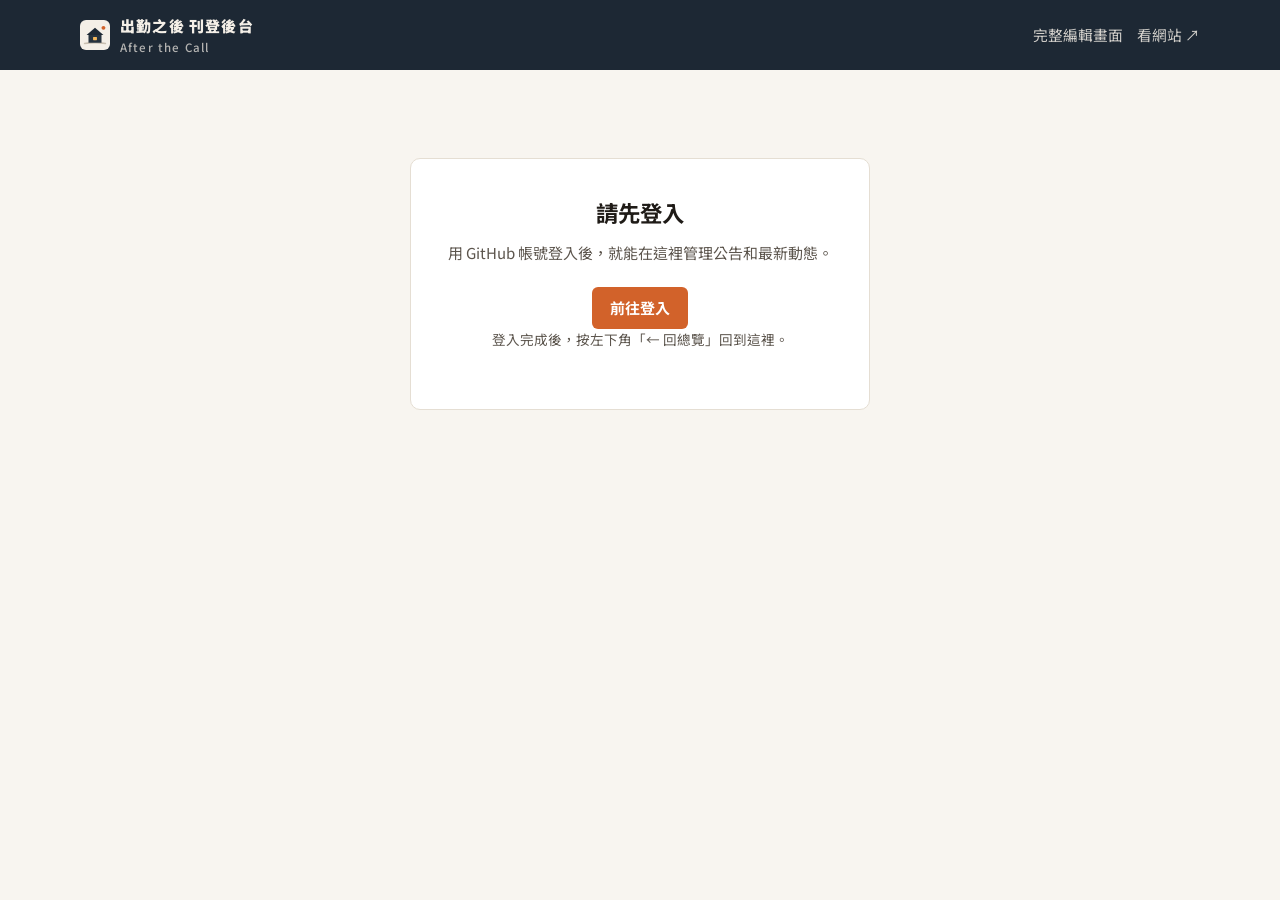
==== admin/index.html @ 0e210ec5 "後台入口改成總覽頁：清單上直接切換草稿／上架／下架、置頂、刪除 - admin/ 是新的總覽頁，沿用編輯畫面的 GitHub 登入 - 原本的 Sveltia 編輯畫面移到 admin/editor/" ====
<!doctype html>
<html lang="zh-Hant">
<head>
<meta charset="utf-8">
<meta name="viewport" content="width=device-width, initial-scale=1">
<meta name="robots" content="noindex">
<title>刊登後台｜出勤之後</title>
<link rel="icon" href="logo.svg">
<link rel="preconnect" href="https://fonts.googleapis.com">
<link rel="preconnect" href="https://fonts.gstatic.com" crossorigin>
<link rel="stylesheet" href="https://fonts.googleapis.com/css2?family=Noto+Sans+TC:wght@400;500;700;900&display=swap">
<style>
/* 刊登後台總覽：所有公告與動態一覽，直接切換狀態與置頂。顏色沿用網站。 */
:root{--bg:#F8F5F0;--surface:#fff;--ink:#1F1B17;--sub:#5C554D;--mute:#8C847A;--line:#E5DED3;--accent:#D2622A;--deep:#1D2834;
  --ok:#2F7D4F;--ok-bg:#E4F2E9;--draft:#8A6D1F;--draft-bg:#FBF1D6;--off:#6B645C;--off-bg:#ECE7E0;--danger:#B3261E;
  --font:"Noto Sans TC","PingFang TC","Microsoft JhengHei",system-ui,sans-serif;color-scheme:light}
*{box-sizing:border-box}
body{margin:0;background:var(--bg);color:var(--ink);font:15px/1.6 var(--font);-webkit-font-smoothing:antialiased}
a{color:inherit}
button{font:inherit;color:inherit;cursor:pointer}
.top{background:var(--deep);color:#F4EFE7}
.top .in{max-width:1160px;margin:0 auto;padding:14px 20px;display:flex;align-items:center;gap:14px;flex-wrap:wrap}
.top .brand{display:flex;align-items:center;gap:10px;text-decoration:none;font-weight:900;letter-spacing:.08em}
.top .brand img{width:30px;height:30px;background:#F4EFE7;border-radius:6px;padding:2px}
.top .brand small{display:block;font-weight:500;letter-spacing:.1em;font-size:.72rem;opacity:.7}
.top .sp{flex:1}
.top a.link{color:#F4EFE7;opacity:.85;text-decoration:none;font-size:.92rem}
.top a.link:hover{opacity:1;text-decoration:underline}
.top .who{font-size:.85rem;opacity:.7}
main{max-width:1160px;margin:0 auto;padding:28px 20px 80px}
.tabs{display:flex;gap:6px;border-bottom:1.5px solid var(--ink)}
.tabs button{border:0;background:none;padding:10px 18px;font-weight:700;font-size:1.05rem;color:var(--mute);border-bottom:3px solid transparent;margin-bottom:-1.5px}
.tabs button[aria-selected="true"]{color:var(--ink);border-bottom-color:var(--accent)}
.bar{display:flex;align-items:center;gap:10px;flex-wrap:wrap;margin:20px 0 12px}
.chips{display:flex;gap:6px;flex-wrap:wrap}
.chips button{border:1px solid var(--line);background:var(--surface);border-radius:999px;padding:5px 14px;font-size:.9rem}
.chips button[aria-pressed="true"]{background:var(--ink);color:#fff;border-color:var(--ink)}
.chips b{font-weight:500;opacity:.6;margin-left:4px}
.search{flex:1;min-width:180px;max-width:320px;border:1px solid var(--line);border-radius:6px;padding:7px 12px;font:inherit;background:var(--surface)}
.btn{display:inline-flex;align-items:center;gap:6px;border:0;border-radius:6px;padding:9px 18px;font-weight:700;text-decoration:none;white-space:nowrap}
.btn.primary{background:var(--accent);color:#fff}
.btn.primary:hover{filter:brightness(1.07)}
.btn.ghost{background:var(--surface);box-shadow:inset 0 0 0 1px var(--line)}
.list{background:var(--surface);border:1px solid var(--line);border-radius:8px;overflow:hidden}
.row{display:grid;grid-template-columns:minmax(0,1fr) auto 6.2em 10.5em;gap:10px 18px;align-items:center;padding:14px 18px;border-top:1px solid var(--line)}
.row:first-child{border-top:0}
.row.busy{opacity:.55;pointer-events:none}
.row .t{font-weight:700;font-size:1rem;line-height:1.45;overflow-wrap:anywhere}
.row .meta{font-size:.82rem;color:var(--mute);margin-top:2px;display:flex;gap:10px;flex-wrap:wrap}
.row .meta .type{color:var(--sub)}
.seg{display:inline-flex;border:1px solid var(--line);border-radius:7px;overflow:hidden;background:var(--bg)}
.seg button{border:0;background:none;padding:6px 13px;font-size:.88rem;font-weight:500;color:var(--sub)}
.seg button+button{border-left:1px solid var(--line)}
.seg button[aria-pressed="true"][data-s="草稿"]{background:var(--draft-bg);color:var(--draft);font-weight:700}
.seg button[aria-pressed="true"][data-s="上架"]{background:var(--ok-bg);color:var(--ok);font-weight:700}
.seg button[aria-pressed="true"][data-s="下架"]{background:var(--off-bg);color:var(--off);font-weight:700}
.pin{display:inline-flex;align-items:center;justify-content:center;width:100%;gap:6px;border:1px solid var(--line);background:var(--bg);border-radius:7px;padding:6px 12px;font-size:.88rem;color:var(--sub)}
.pin[aria-pressed="true"]{background:var(--accent);border-color:var(--accent);color:#fff;font-weight:700}
.acts{display:flex;gap:2px;justify-content:flex-end}
.acts a,.acts button{white-space:nowrap;border:0;background:none;padding:6px 10px;border-radius:6px;font-size:.88rem;color:var(--sub);text-decoration:none}
.acts a:hover,.acts button:hover{background:var(--bg);color:var(--ink)}
.acts .del.confirm{background:var(--danger);color:#fff}
.empty,.note{padding:40px 20px;text-align:center;color:var(--sub)}
.note.err{color:var(--danger)}
.gate{max-width:460px;margin:60px auto;background:var(--surface);border:1px solid var(--line);border-radius:10px;padding:36px 32px;text-align:center}
.gate h1{font-size:1.4rem;margin:0 0 10px}
.gate p{color:var(--sub);margin:0 0 22px}
.toast{position:fixed;left:50%;bottom:24px;transform:translate(-50%,20px);opacity:0;background:var(--deep);color:#fff;padding:11px 20px;border-radius:8px;font-size:.92rem;transition:.25s;pointer-events:none;max-width:calc(100% - 32px)}
.toast.show{opacity:1;transform:translate(-50%,0)}
.toast.err{background:var(--danger)}
.hint{font-size:.85rem;color:var(--mute);margin-top:14px}
@media (max-width:820px){
  .row{grid-template-columns:auto auto minmax(0,1fr)}
  .pin{width:auto}
  .row .main{grid-column:1 / -1}
  .acts{justify-content:flex-end}
}
@media (max-width:480px){.seg button{padding:6px 9px}.row{padding:14px;gap:10px}.pin{padding:6px 9px}.acts a,.acts button{padding:6px 6px}}
</style>
</head>
<body>
<header class="top"><div class="in">
  <a class="brand" href="./"><img src="logo.svg" alt=""><span>出勤之後 刊登後台<small>After the Call</small></span></a>
  <span class="sp"></span>
  <span class="who" id="who"></span>
  <a class="link" href="editor/">完整編輯畫面</a>
  <a class="link" href="../" target="_blank" rel="noopener">看網站 ↗</a>
</div></header>

<main id="app"><p class="note">載入中…</p></main>
<div class="toast" id="toast" role="status" aria-live="polite"></div>

<script>
(function(){
  const REPO='after-the-call/after-the-call', BRANCH='main', API='https://api.github.com';
  const KINDS={
    notices:{label:'公告',dir:'content/notices',coll:'notices',pin:true},
    updates:{label:'最新動態',dir:'content/updates',coll:'updates',pin:false}
  };
  const STATUSES=['草稿','上架','下架'];
  const $=s=>document.querySelector(s);
  const esc=s=>String(s==null?'':s).replace(/[&<>"]/g,c=>({'&':'&amp;','<':'&lt;','>':'&gt;','"':'&quot;'}[c]));
  const app=$('#app');

  /* 登入資訊沿用編輯畫面（Sveltia CMS）存在這個瀏覽器的登入狀態 */
  function user(){try{return JSON.parse(localStorage.getItem('sveltia-cms.user')||'null')}catch(e){return null}}
  function token(){const u=user();return u&&u.token}
  function gate(msg){
    app.innerHTML=`<div class="gate"><h1>請先登入</h1><p>${esc(msg||'用 GitHub 帳號登入後，就能在這裡管理公告和最新動態。')}</p>
      <a class="btn primary" href="editor/">前往登入</a><p class="hint">登入完成後，按左下角「← 回總覽」回到這裡。</p></div>`;
  }

  let toastT;
  function toast(t,err){const el=$('#toast');el.textContent=t;el.className='toast show'+(err?' err':'');clearTimeout(toastT);toastT=setTimeout(()=>el.className='toast'+(err?' err':''),err?6000:3200)}

  async function gh(path,opt={}){
    const r=await fetch(API+path,Object.assign({},opt,{headers:Object.assign({'Accept':'application/vnd.github+json','Authorization':'Bearer '+token(),'X-GitHub-Api-Version':'2022-11-28'},opt.headers||{})}));
    if(r.status===401){gate('登入已過期，請重新登入一次。');throw new Error('401')}
    if(!r.ok){const e=new Error('GitHub '+r.status);e.status=r.status;throw e}
    return r.status===204?null:r.json();
  }
  const b64dec=b=>new TextDecoder().decode(Uint8Array.from(atob(b.replace(/\s/g,'')),c=>c.charCodeAt(0)));
  const b64enc=s=>{const bytes=new TextEncoder().encode(s);let bin='';bytes.forEach(x=>bin+=String.fromCharCode(x));return btoa(bin)};

  async function loadKind(k){
    const dir=KINDS[k].dir;let files=[];
    try{files=await gh(`/repos/${REPO}/contents/${dir}?ref=${BRANCH}&t=${Date.now()}`)}catch(e){if(e.status===404)return [];throw e}
    files=files.filter(f=>f.type==='file'&&f.name.endsWith('.json'));
    const items=await Promise.all(files.map(async f=>{
      const d=await gh(`/repos/${REPO}/contents/${f.path}?ref=${BRANCH}&t=${Date.now()}`);
      let data={};try{data=JSON.parse(b64dec(d.content))}catch(e){}
      return {id:f.name.replace(/\.json$/,''),path:f.path,sha:d.sha,data};
    }));
    return items.sort((a,b)=>String(b.data.date||'').localeCompare(String(a.data.date||''))||String(a.data.title||'').localeCompare(String(b.data.title||'')));
  }

  const state={kind:'notices',filter:'全部',q:'',items:{}};
  try{const s=sessionStorage.getItem('atc-admin-kind');if(KINDS[s])state.kind=s}catch(e){}

  function render(){
    const K=KINDS[state.kind],all=state.items[state.kind]||[];
    const count=s=>all.filter(i=>(i.data.status||'草稿')===s).length;
    const q=state.q.trim().toLowerCase();
    const list=all.filter(i=>(state.filter==='全部'||(i.data.status||'草稿')===state.filter)&&(!q||String(i.data.title||'').toLowerCase().includes(q)));
    app.innerHTML=`<div class="tabs" role="tablist">${Object.entries(KINDS).map(([k,v])=>`<button role="tab" data-kind="${k}" aria-selected="${k===state.kind}">${v.label}</button>`).join('')}</div>
      <div class="bar">
        <div class="chips">${['全部',...STATUSES].map(s=>`<button data-filter="${s}" aria-pressed="${s===state.filter}">${s==='全部'?'全部':s==='上架'?'上架中':s==='下架'?'已下架':'草稿'}<b>${s==='全部'?all.length:count(s)}</b></button>`).join('')}</div>
        <input class="search" type="search" placeholder="搜尋標題" value="${esc(state.q)}" aria-label="搜尋標題">
        <span style="flex:1"></span>
        <a class="btn primary" href="editor/#/collections/${K.coll}/new">＋ 新增${K.label}</a>
      </div>
      <div class="list">${list.length?list.map(row).join(''):`<p class="empty">${all.length?'沒有符合的項目。':'還沒有任何'+K.label+'，按右上角「新增」開始。'}</p>`}</div>
      <p class="hint">在這裡切換狀態或置頂會馬上存檔，網站約 1 到 2 分鐘後更新。只有「上架」的會出現在網站上。要改標題、內容、照片或連結，按「編輯」。</p>`;
    const s=app.querySelector('.search');s.oninput=()=>{state.q=s.value;const pos=s.selectionStart;render();const n=app.querySelector('.search');n.focus();n.setSelectionRange(pos,pos)};
  }
  function row(i){
    const K=KINDS[state.kind],d=i.data,st=d.status||'草稿';
    const date=d.date_text||d.date||'';
    return `<div class="row" data-id="${esc(i.id)}">
      <div class="main"><div class="t">${esc(d.title||'（沒有標題）')}</div>
        <div class="meta">${date?`<span>${esc(date)}</span>`:''}${(d.type||d.tag)?`<span class="type">${esc(d.type||d.tag)}</span>`:''}</div></div>
      <div class="seg" role="group" aria-label="狀態">${STATUSES.map(s=>`<button data-act="status" data-s="${s}" aria-pressed="${s===st}">${s}</button>`).join('')}</div>
      ${K.pin?`<button class="pin" data-act="pin" aria-pressed="${!!d.pinned}">${d.pinned?'已置頂':'置頂'}</button>`:'<span></span>'}
      <div class="acts"><a href="editor/#/collections/${K.coll}/entries/${encodeURIComponent(i.id)}">編輯</a>
        ${st!=='上架'&&state.kind==='notices'?`<a href="../notice.html?preview#${encodeURIComponent(i.id)}" target="_blank" rel="noopener">預覽</a>`:''}
        <button class="del" data-act="del">刪除</button></div>
    </div>`;
  }

  async function save(item,patch,msg){
    const data=Object.assign({},item.data,patch);
    const body=JSON.stringify(data,null,2)+'\n';
    const put=sha=>gh(`/repos/${REPO}/contents/${item.path}`,{method:'PUT',body:JSON.stringify({message:msg,content:b64enc(body),sha,branch:BRANCH})});
    let r;
    try{r=await put(item.sha)}catch(e){
      if(e.status!==409&&e.status!==422)throw e;
      /* 別人剛好也改了這個檔：拿最新版，只套用這次的變更 */
      const cur=await gh(`/repos/${REPO}/contents/${item.path}?ref=${BRANCH}&t=${Date.now()}`);
      item.data=JSON.parse(b64dec(cur.content));item.sha=cur.sha;return save(item,patch,msg);
    }
    item.data=data;item.sha=r.content.sha;
  }

  app.addEventListener('click',async e=>{
    const tab=e.target.closest('[data-kind]');if(tab){state.kind=tab.dataset.kind;state.filter='全部';state.q='';try{sessionStorage.setItem('atc-admin-kind',state.kind)}catch(x){}render();return}
    const f=e.target.closest('[data-filter]');if(f){state.filter=f.dataset.filter;render();return}
    const b=e.target.closest('[data-act]');if(!b)return;
    const r=b.closest('.row'),items=state.items[state.kind],item=items.find(x=>x.id===r.dataset.id);if(!item)return;
    const title=item.data.title||'';
    if(b.dataset.act==='del'){
      if(!b.classList.contains('confirm')){b.classList.add('confirm');b.textContent='確定刪除？';setTimeout(()=>{if(b.isConnected){b.classList.remove('confirm');b.textContent='刪除'}},4000);return}
      r.classList.add('busy');
      try{await gh(`/repos/${REPO}/contents/${item.path}`,{method:'DELETE',body:JSON.stringify({message:`刪除${KINDS[state.kind].label}「${title}」`,sha:item.sha,branch:BRANCH})});
        state.items[state.kind]=items.filter(x=>x!==item);render();toast(`已刪除「${title}」`)}
      catch(err){r.classList.remove('busy');if(err.message!=='401')toast('刪除失敗，請重新整理再試一次。',true)}
      return;
    }
    let patch,msg,done;
    if(b.dataset.act==='status'){const s=b.dataset.s;if((item.data.status||'草稿')===s)return;patch={status:s};msg=`將${KINDS[state.kind].label}「${title}」設為${s}`;done=s==='上架'?`已上架，網站約 1 到 2 分鐘後出現`:s==='下架'?'已下架，網站約 1 到 2 分鐘後收起':'已改回草稿'}
    else if(b.dataset.act==='pin'){const p=!item.data.pinned;patch={pinned:p};msg=`${p?'置頂':'取消置頂'}公告「${title}」`;done=p?'已置頂':'已取消置頂'}
    r.classList.add('busy');
    try{await save(item,patch,msg);render();toast(done)}
    catch(err){r.classList.remove('busy');if(err.message!=='401')toast('儲存失敗，請重新整理再試一次。',true)}
  });

  async function start(){
    const u=user();
    if(!token()){gate();return}
    $('#who').textContent=u.login?('已登入：'+u.login):'';
    try{
      const [n,up]=await Promise.all([loadKind('notices'),loadKind('updates')]);
      state.items={notices:n,updates:up};render();
    }catch(e){if(e.message!=='401')app.innerHTML='<p class="note err">讀取資料失敗。請重新整理；如果一直失敗，請到「完整編輯畫面」重新登入。</p>'}
  }
  start();
  /* 在別的分頁登入或登出時，自動重新載入 */
  window.addEventListener('storage',e=>{if(e.key==='sveltia-cms.user')start()});
})();
</script>
</body>
</html>
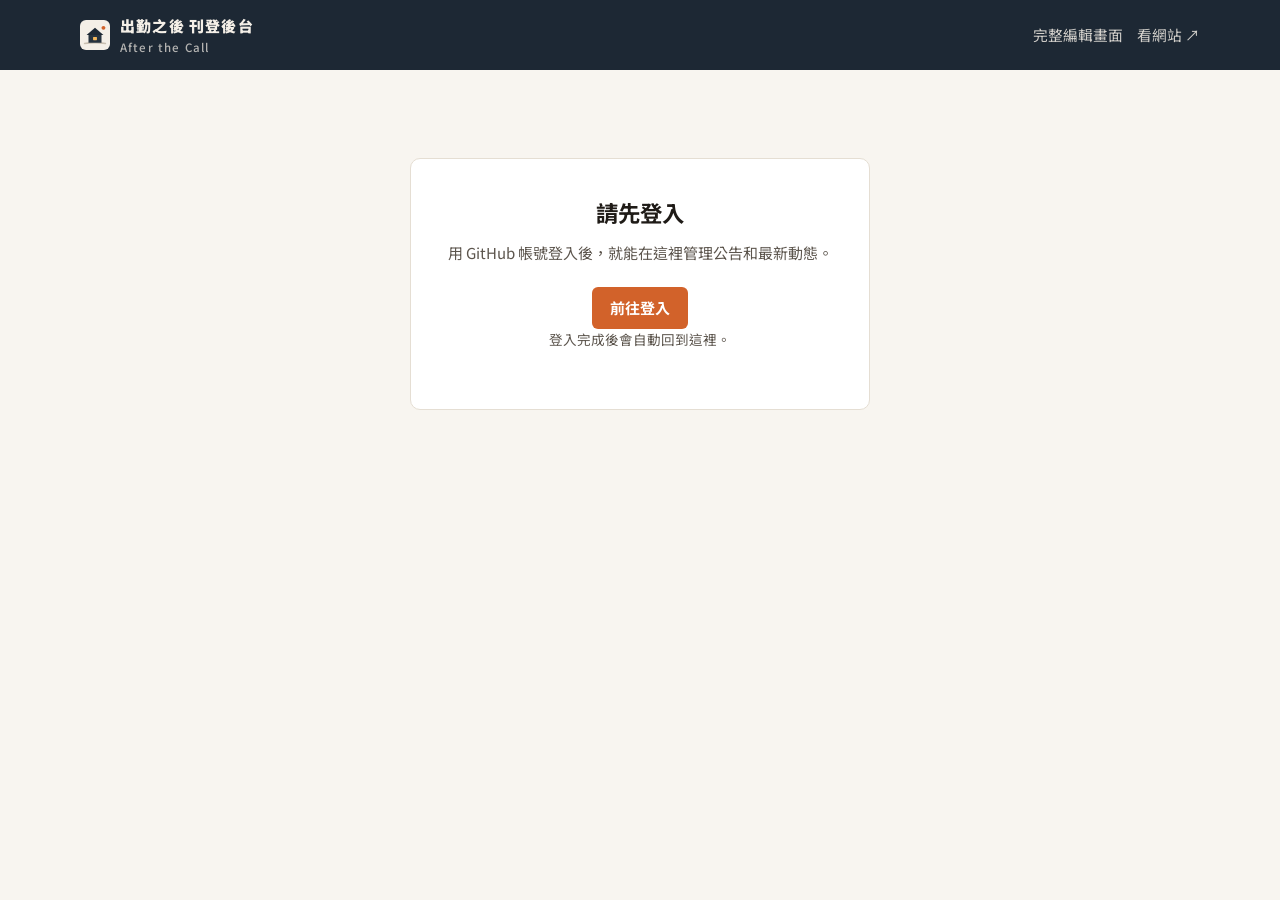
==== commit 6e44e78b: "後台：登入完成後自動回到總覽 Co-Authored-By: Claude Opus 5.5 <noreply@anthropic.com> Claude-Session: https://claud" ====
--- a/admin/index.html
+++ b/admin/index.html
@@ -9,80 +9,14 @@
 <link rel="preconnect" href="https://fonts.googleapis.com">
 <link rel="preconnect" href="https://fonts.gstatic.com" crossorigin>
 <link rel="stylesheet" href="https://fonts.googleapis.com/css2?family=Noto+Sans+TC:wght@400;500;700;900&display=swap">
-<style>
-/* 刊登後台總覽：所有公告與動態一覽，直接切換狀態與置頂。顏色沿用網站。 */
-:root{--bg:#F8F5F0;--surface:#fff;--ink:#1F1B17;--sub:#5C554D;--mute:#8C847A;--line:#E5DED3;--accent:#D2622A;--deep:#1D2834;
-  --ok:#2F7D4F;--ok-bg:#E4F2E9;--draft:#8A6D1F;--draft-bg:#FBF1D6;--off:#6B645C;--off-bg:#ECE7E0;--danger:#B3261E;
-  --font:"Noto Sans TC","PingFang TC","Microsoft JhengHei",system-ui,sans-serif;color-scheme:light}
-*{box-sizing:border-box}
-body{margin:0;background:var(--bg);color:var(--ink);font:15px/1.6 var(--font);-webkit-font-smoothing:antialiased}
-a{color:inherit}
-button{font:inherit;color:inherit;cursor:pointer}
-.top{background:var(--deep);color:#F4EFE7}
-.top .in{max-width:1160px;margin:0 auto;padding:14px 20px;display:flex;align-items:center;gap:14px;flex-wrap:wrap}
-.top .brand{display:flex;align-items:center;gap:10px;text-decoration:none;font-weight:900;letter-spacing:.08em}
-.top .brand img{width:30px;height:30px;background:#F4EFE7;border-radius:6px;padding:2px}
-.top .brand small{display:block;font-weight:500;letter-spacing:.1em;font-size:.72rem;opacity:.7}
-.top .sp{flex:1}
-.top a.link{color:#F4EFE7;opacity:.85;text-decoration:none;font-size:.92rem}
-.top a.link:hover{opacity:1;text-decoration:underline}
-.top .who{font-size:.85rem;opacity:.7}
-main{max-width:1160px;margin:0 auto;padding:28px 20px 80px}
-.tabs{display:flex;gap:6px;border-bottom:1.5px solid var(--ink)}
-.tabs button{border:0;background:none;padding:10px 18px;font-weight:700;font-size:1.05rem;color:var(--mute);border-bottom:3px solid transparent;margin-bottom:-1.5px}
-.tabs button[aria-selected="true"]{color:var(--ink);border-bottom-color:var(--accent)}
-.bar{display:flex;align-items:center;gap:10px;flex-wrap:wrap;margin:20px 0 12px}
-.chips{display:flex;gap:6px;flex-wrap:wrap}
-.chips button{border:1px solid var(--line);background:var(--surface);border-radius:999px;padding:5px 14px;font-size:.9rem}
-.chips button[aria-pressed="true"]{background:var(--ink);color:#fff;border-color:var(--ink)}
-.chips b{font-weight:500;opacity:.6;margin-left:4px}
-.search{flex:1;min-width:180px;max-width:320px;border:1px solid var(--line);border-radius:6px;padding:7px 12px;font:inherit;background:var(--surface)}
-.btn{display:inline-flex;align-items:center;gap:6px;border:0;border-radius:6px;padding:9px 18px;font-weight:700;text-decoration:none;white-space:nowrap}
-.btn.primary{background:var(--accent);color:#fff}
-.btn.primary:hover{filter:brightness(1.07)}
-.btn.ghost{background:var(--surface);box-shadow:inset 0 0 0 1px var(--line)}
-.list{background:var(--surface);border:1px solid var(--line);border-radius:8px;overflow:hidden}
-.row{display:grid;grid-template-columns:minmax(0,1fr) auto 6.2em 10.5em;gap:10px 18px;align-items:center;padding:14px 18px;border-top:1px solid var(--line)}
-.row:first-child{border-top:0}
-.row.busy{opacity:.55;pointer-events:none}
-.row .t{font-weight:700;font-size:1rem;line-height:1.45;overflow-wrap:anywhere}
-.row .meta{font-size:.82rem;color:var(--mute);margin-top:2px;display:flex;gap:10px;flex-wrap:wrap}
-.row .meta .type{color:var(--sub)}
-.seg{display:inline-flex;border:1px solid var(--line);border-radius:7px;overflow:hidden;background:var(--bg)}
-.seg button{border:0;background:none;padding:6px 13px;font-size:.88rem;font-weight:500;color:var(--sub)}
-.seg button+button{border-left:1px solid var(--line)}
-.seg button[aria-pressed="true"][data-s="草稿"]{background:var(--draft-bg);color:var(--draft);font-weight:700}
-.seg button[aria-pressed="true"][data-s="上架"]{background:var(--ok-bg);color:var(--ok);font-weight:700}
-.seg button[aria-pressed="true"][data-s="下架"]{background:var(--off-bg);color:var(--off);font-weight:700}
-.pin{display:inline-flex;align-items:center;justify-content:center;width:100%;gap:6px;border:1px solid var(--line);background:var(--bg);border-radius:7px;padding:6px 12px;font-size:.88rem;color:var(--sub)}
-.pin[aria-pressed="true"]{background:var(--accent);border-color:var(--accent);color:#fff;font-weight:700}
-.acts{display:flex;gap:2px;justify-content:flex-end}
-.acts a,.acts button{white-space:nowrap;border:0;background:none;padding:6px 10px;border-radius:6px;font-size:.88rem;color:var(--sub);text-decoration:none}
-.acts a:hover,.acts button:hover{background:var(--bg);color:var(--ink)}
-.acts .del.confirm{background:var(--danger);color:#fff}
-.empty,.note{padding:40px 20px;text-align:center;color:var(--sub)}
-.note.err{color:var(--danger)}
-.gate{max-width:460px;margin:60px auto;background:var(--surface);border:1px solid var(--line);border-radius:10px;padding:36px 32px;text-align:center}
-.gate h1{font-size:1.4rem;margin:0 0 10px}
-.gate p{color:var(--sub);margin:0 0 22px}
-.toast{position:fixed;left:50%;bottom:24px;transform:translate(-50%,20px);opacity:0;background:var(--deep);color:#fff;padding:11px 20px;border-radius:8px;font-size:.92rem;transition:.25s;pointer-events:none;max-width:calc(100% - 32px)}
-.toast.show{opacity:1;transform:translate(-50%,0)}
-.toast.err{background:var(--danger)}
-.hint{font-size:.85rem;color:var(--mute);margin-top:14px}
-@media (max-width:820px){
-  .row{grid-template-columns:auto auto minmax(0,1fr)}
-  .pin{width:auto}
-  .row .main{grid-column:1 / -1}
-  .acts{justify-content:flex-end}
-}
-@media (max-width:480px){.seg button{padding:6px 9px}.row{padding:14px;gap:10px}.pin{padding:6px 9px}.acts a,.acts button{padding:6px 6px}}
-</style>
+<link rel="stylesheet" href="admin.css?v=2">
 </head>
 <body>
 <header class="top"><div class="in">
   <a class="brand" href="./"><img src="logo.svg" alt=""><span>出勤之後 刊登後台<small>After the Call</small></span></a>
   <span class="sp"></span>
   <span class="who" id="who"></span>
+  <button type="button" class="logout" id="logout" hidden>登出</button>
   <a class="link" href="editor/">完整編輯畫面</a>
   <a class="link" href="../" target="_blank" rel="noopener">看網站 ↗</a>
 </div></header>
@@ -107,7 +41,7 @@
   function token(){const u=user();return u&&u.token}
   function gate(msg){
     app.innerHTML=`<div class="gate"><h1>請先登入</h1><p>${esc(msg||'用 GitHub 帳號登入後，就能在這裡管理公告和最新動態。')}</p>
-      <a class="btn primary" href="editor/">前往登入</a><p class="hint">登入完成後，按左下角「← 回總覽」回到這裡。</p></div>`;
+      <a class="btn primary" href="editor/?back=${encodeURIComponent(location.pathname+location.search.replace(/[?&]loggedout=1/,'')+location.hash)}">前往登入</a><p class="hint">登入完成後會自動回到這裡。</p></div>`;
   }
 
   let toastT;
@@ -147,7 +81,7 @@
         <div class="chips">${['全部',...STATUSES].map(s=>`<button data-filter="${s}" aria-pressed="${s===state.filter}">${s==='全部'?'全部':s==='上架'?'上架中':s==='下架'?'已下架':'草稿'}<b>${s==='全部'?all.length:count(s)}</b></button>`).join('')}</div>
         <input class="search" type="search" placeholder="搜尋標題" value="${esc(state.q)}" aria-label="搜尋標題">
         <span style="flex:1"></span>
-        <a class="btn primary" href="editor/#/collections/${K.coll}/new">＋ 新增${K.label}</a>
+        <a class="btn primary" href="edit.html?kind=${state.kind}">＋ 新增${K.label}</a>
       </div>
       <div class="list">${list.length?list.map(row).join(''):`<p class="empty">${all.length?'沒有符合的項目。':'還沒有任何'+K.label+'，按右上角「新增」開始。'}</p>`}</div>
       <p class="hint">在這裡切換狀態或置頂會馬上存檔，網站約 1 到 2 分鐘後更新。只有「上架」的會出現在網站上。要改標題、內容、照片或連結，按「編輯」。</p>`;
@@ -161,8 +95,8 @@
         <div class="meta">${date?`<span>${esc(date)}</span>`:''}${(d.type||d.tag)?`<span class="type">${esc(d.type||d.tag)}</span>`:''}</div></div>
       <div class="seg" role="group" aria-label="狀態">${STATUSES.map(s=>`<button data-act="status" data-s="${s}" aria-pressed="${s===st}">${s}</button>`).join('')}</div>
       ${K.pin?`<button class="pin" data-act="pin" aria-pressed="${!!d.pinned}">${d.pinned?'已置頂':'置頂'}</button>`:'<span></span>'}
-      <div class="acts"><a href="editor/#/collections/${K.coll}/entries/${encodeURIComponent(i.id)}">編輯</a>
-        ${st!=='上架'&&state.kind==='notices'?`<a href="../notice.html?preview#${encodeURIComponent(i.id)}" target="_blank" rel="noopener">預覽</a>`:''}
+      <div class="acts"><a href="edit.html?kind=${state.kind}&id=${encodeURIComponent(i.id)}">編輯</a>
+        <a href="../${state.kind==='notices'?'notice':'update'}.html${st!=='上架'?'?preview':''}#${encodeURIComponent(i.id)}" target="_blank" rel="noopener">${st==='上架'?'查看':'預覽'}</a>
         <button class="del" data-act="del">刪除</button></div>
     </div>`;
   }
@@ -205,13 +139,21 @@
 
   async function start(){
     const u=user();
-    if(!token()){gate();return}
-    $('#who').textContent=u.login?('已登入：'+u.login):'';
+    if(!token()){gate(/loggedout/.test(location.search)?'已登出。要再使用時，請重新登入。':'');return}
+    $('#who').textContent=u.login?('已登入：'+u.login):'';$('#logout').hidden=false;
     try{
       const [n,up]=await Promise.all([loadKind('notices'),loadKind('updates')]);
       state.items={notices:n,updates:up};render();
+      try{const t=sessionStorage.getItem('atc-admin-toast');if(t){sessionStorage.removeItem('atc-admin-toast');toast(t)}}catch(x){}
     }catch(e){if(e.message!=='401')app.innerHTML='<p class="note err">讀取資料失敗。請重新整理；如果一直失敗，請到「完整編輯畫面」重新登入。</p>'}
   }
+  /* 登出：清掉這個瀏覽器記住的登入狀態（編輯畫面也會一起登出） */
+  $('#logout').addEventListener('click',()=>{
+    if(typeof dirty!=='undefined'&&dirty&&!confirm('還有沒儲存的變更，確定要登出嗎？'))return;
+    try{localStorage.removeItem('sveltia-cms.user');sessionStorage.clear()}catch(e){}
+    try{dirty=false}catch(e){}
+    location.href='./?loggedout=1';
+  });
   start();
   /* 在別的分頁登入或登出時，自動重新載入 */
   window.addEventListener('storage',e=>{if(e.key==='sveltia-cms.user')start()});
--- a/admin/admin.css
+++ b/admin/admin.css
@@ -0,0 +1,68 @@
+/* 刊登後台總覽：所有公告與動態一覽，直接切換狀態與置頂。顏色沿用網站。 */
+:root{--bg:#F8F5F0;--surface:#fff;--ink:#1F1B17;--sub:#5C554D;--mute:#8C847A;--line:#E5DED3;--accent:#D2622A;--deep:#1D2834;
+  --ok:#2F7D4F;--ok-bg:#E4F2E9;--draft:#8A6D1F;--draft-bg:#FBF1D6;--off:#6B645C;--off-bg:#ECE7E0;--danger:#B3261E;
+  --font:"Noto Sans TC","PingFang TC","Microsoft JhengHei",system-ui,sans-serif;color-scheme:light}
+*{box-sizing:border-box}
+body{margin:0;background:var(--bg);color:var(--ink);font:15px/1.6 var(--font);-webkit-font-smoothing:antialiased}
+a{color:inherit}
+button{font:inherit;color:inherit;cursor:pointer}
+.top{background:var(--deep);color:#F4EFE7}
+.top .in{max-width:1160px;margin:0 auto;padding:14px 20px;display:flex;align-items:center;gap:14px;flex-wrap:wrap}
+.top .brand{display:flex;align-items:center;gap:10px;text-decoration:none;font-weight:900;letter-spacing:.08em}
+.top .brand img{width:30px;height:30px;background:#F4EFE7;border-radius:6px;padding:2px}
+.top .brand small{display:block;font-weight:500;letter-spacing:.1em;font-size:.72rem;opacity:.7}
+.top .sp{flex:1}
+.top a.link{color:#F4EFE7;opacity:.85;text-decoration:none;font-size:.92rem}
+.top a.link:hover{opacity:1;text-decoration:underline}
+.top .who{font-size:.85rem;opacity:.7}
+main{max-width:1160px;margin:0 auto;padding:28px 20px 80px}
+.tabs{display:flex;gap:6px;border-bottom:1.5px solid var(--ink)}
+.tabs button{border:0;background:none;padding:10px 18px;font-weight:700;font-size:1.05rem;color:var(--mute);border-bottom:3px solid transparent;margin-bottom:-1.5px}
+.tabs button[aria-selected="true"]{color:var(--ink);border-bottom-color:var(--accent)}
+.bar{display:flex;align-items:center;gap:10px;flex-wrap:wrap;margin:20px 0 12px}
+.chips{display:flex;gap:6px;flex-wrap:wrap}
+.chips button{border:1px solid var(--line);background:var(--surface);border-radius:999px;padding:5px 14px;font-size:.9rem}
+.chips button[aria-pressed="true"]{background:var(--ink);color:#fff;border-color:var(--ink)}
+.chips b{font-weight:500;opacity:.6;margin-left:4px}
+.search{flex:1;min-width:180px;max-width:320px;border:1px solid var(--line);border-radius:6px;padding:7px 12px;font:inherit;background:var(--surface)}
+.btn{display:inline-flex;align-items:center;gap:6px;border:0;border-radius:6px;padding:9px 18px;font-weight:700;text-decoration:none;white-space:nowrap}
+.btn.primary{background:var(--accent);color:#fff}
+.btn.primary:hover{filter:brightness(1.07)}
+.btn.ghost{background:var(--surface);box-shadow:inset 0 0 0 1px var(--line)}
+.list{background:var(--surface);border:1px solid var(--line);border-radius:8px;overflow:hidden}
+.row{display:grid;grid-template-columns:minmax(0,1fr) auto 6.2em 10.5em;gap:10px 18px;align-items:center;padding:14px 18px;border-top:1px solid var(--line)}
+.row:first-child{border-top:0}
+.row.busy{opacity:.55;pointer-events:none}
+.row .t{font-weight:700;font-size:1rem;line-height:1.45;overflow-wrap:anywhere}
+.row .meta{font-size:.82rem;color:var(--mute);margin-top:2px;display:flex;gap:10px;flex-wrap:wrap}
+.row .meta .type{color:var(--sub)}
+.seg{display:inline-flex;border:1px solid var(--line);border-radius:7px;overflow:hidden;background:var(--bg)}
+.seg button{border:0;background:none;padding:6px 13px;font-size:.88rem;font-weight:500;color:var(--sub)}
+.seg button+button{border-left:1px solid var(--line)}
+.seg button[aria-pressed="true"][data-s="草稿"]{background:var(--draft-bg);color:var(--draft);font-weight:700}
+.seg button[aria-pressed="true"][data-s="上架"]{background:var(--ok-bg);color:var(--ok);font-weight:700}
+.seg button[aria-pressed="true"][data-s="下架"]{background:var(--off-bg);color:var(--off);font-weight:700}
+.pin{display:inline-flex;align-items:center;justify-content:center;width:100%;gap:6px;border:1px solid var(--line);background:var(--bg);border-radius:7px;padding:6px 12px;font-size:.88rem;color:var(--sub)}
+.pin[aria-pressed="true"]{background:var(--accent);border-color:var(--accent);color:#fff;font-weight:700}
+.acts{display:flex;gap:2px;justify-content:flex-end}
+.acts a,.acts button{white-space:nowrap;border:0;background:none;padding:6px 10px;border-radius:6px;font-size:.88rem;color:var(--sub);text-decoration:none}
+.acts a:hover,.acts button:hover{background:var(--bg);color:var(--ink)}
+.acts .del.confirm{background:var(--danger);color:#fff}
+.empty,.note{padding:40px 20px;text-align:center;color:var(--sub)}
+.note.err{color:var(--danger)}
+.gate{max-width:460px;margin:60px auto;background:var(--surface);border:1px solid var(--line);border-radius:10px;padding:36px 32px;text-align:center}
+.gate h1{font-size:1.4rem;margin:0 0 10px}
+.gate p{color:var(--sub);margin:0 0 22px}
+.toast{position:fixed;left:50%;bottom:24px;transform:translate(-50%,20px);opacity:0;background:var(--deep);color:#fff;padding:11px 20px;border-radius:8px;font-size:.92rem;transition:.25s;pointer-events:none;max-width:calc(100% - 32px)}
+.toast.show{opacity:1;transform:translate(-50%,0)}
+.toast.err{background:var(--danger)}
+.hint{font-size:.85rem;color:var(--mute);margin-top:14px}
+@media (max-width:820px){
+  .row{grid-template-columns:auto auto minmax(0,1fr)}
+  .pin{width:auto}
+  .row .main{grid-column:1 / -1}
+  .acts{justify-content:flex-end}
+}
+@media (max-width:480px){.seg button{padding:6px 9px}.row{padding:14px;gap:10px}.pin{padding:6px 9px}.acts a,.acts button{padding:6px 6px}}
+.top .logout{border:1px solid rgba(244,239,231,.45);background:none;color:#F4EFE7;border-radius:6px;padding:4px 12px;font-size:.85rem}
+.top .logout:hover{background:rgba(255,255,255,.12)}
